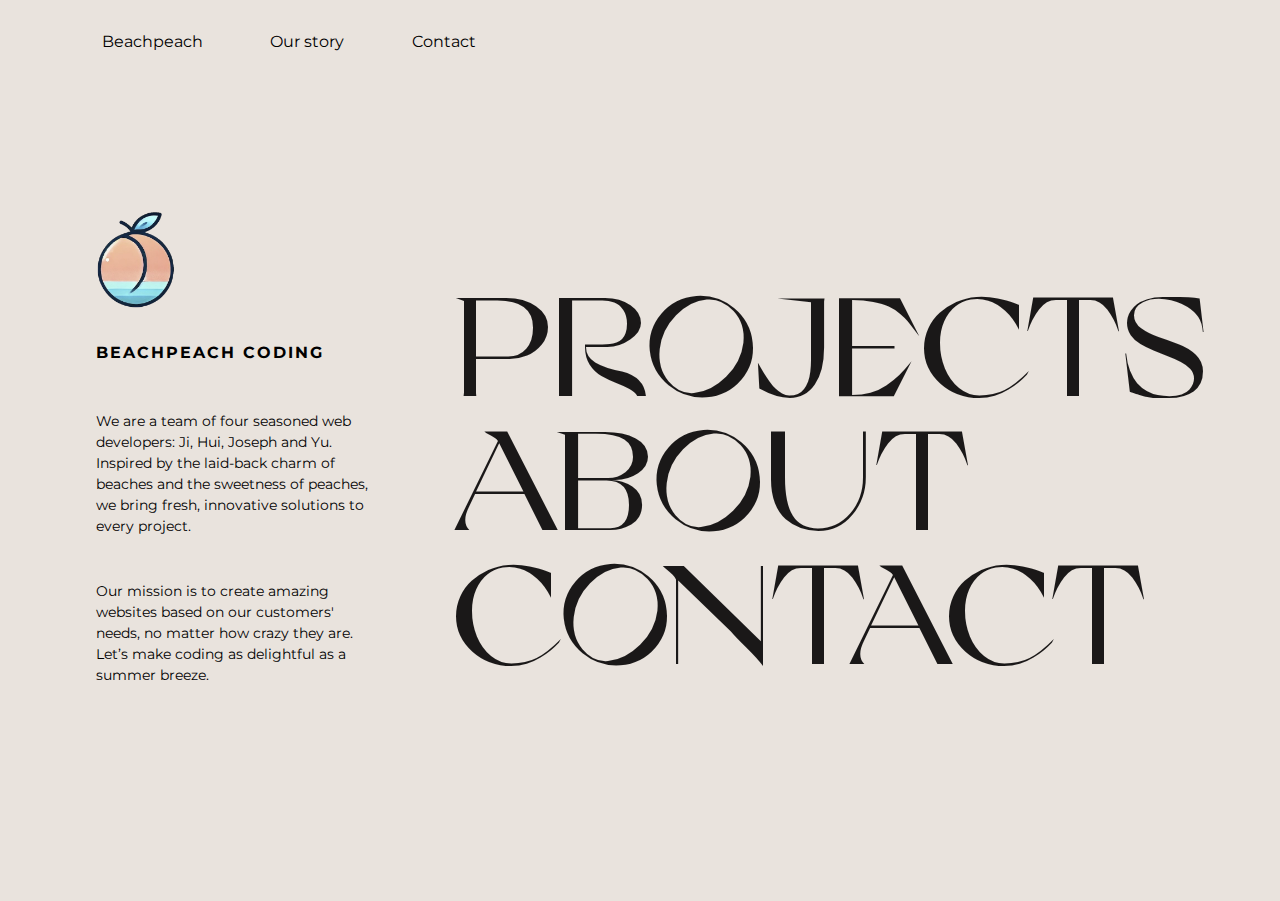
==== index.html @ 56ab8cb5 "fix: index.html" ====
<!DOCTYPE html>
<html lang="en">
  <head>
    <meta charset="UTF-8" />
    <meta name="viewport" content="width=device-width, initial-scale=1.0" />
    <link rel="stylesheet" href="homepage.css">
    <title>Beachpeach Homepage</title>
  </head>

  <body>
    <nav>
      <ul>
        <li><a href="projects.html">Beachpeach</a></li>
        <li><a href="about.html">Our story</a></li>
        <li><a href="contact.html">Contact</a></li>
      </ul>
    </nav>

    <div class="info-and-title-links-container">
      <div class="logo-and-info-container">
        <div class="logo-container">
          <img src="./img/beachpeach logo.png" alt="studio-logo" />
        </div>
        <p class="studio-name">BEACHPEACH CODING</p>
        <p>
          We are a team of four seasoned web developers: Ji, Hui, Joseph and Yu.
          Inspired by the laid-back charm of beaches and the sweetness of
          peaches, we bring fresh, innovative solutions to every project.
        </p>
        <p>
          Our mission is to create amazing websites based on our customers'
          needs, no matter how crazy they are. Let’s make coding as delightful
          as a summer breeze.
        </p>
      </div>

      <div class="title-links-container">
        <a href="projects.html">Projects</a>
        <a href="about.html">About</a>
        <a href="contact.html">Contact</a>
      </div>
    </div>
  </body>
</html>
---- homepage.css ----
@import url("https://fonts.googleapis.com/css2?family=Montserrat:ital,wght@0,100..900;1,100..900&display=swap");

@font-face {
  font-family: "GrandSlang-Roman";
  src: url("./fonts/GrandSlang-Roman.woff2") format("woff2");
  font-weight: normal;
  font-style: normal;
}

/* Base Styles (Desktop Default) */
:root {
  --color-background: rgb(233, 227, 221);
  --color-text: rgb(26, 24, 24);
  --color-pink: rgb(239 171 144);
  --font-title: "GrandSlang-Roman", cursive, sans-serif;
  --font-body: "Montserrat", sans-serif;
}

body {
  background-color: var(--color-background);
  font-family: var(--font-body);
}

nav ul {
  list-style-type: none;
  display: flex;
  justify-content: left;
  gap: 3%;
  margin-left: 3%;
}

nav li {
  padding: 1rem;
}

nav a {
  text-decoration: none;
  color: var(--font-body);
  font-family: inherit;
  font-size: 1rem;
}

nav a:hover {
  color: var(--color-pink);
  text-decoration: underline;
}

.info-and-title-links-container {
  display: flex;
  gap: 5rem;
}

.logo-and-info-container {
  display: flex;
  flex-direction: column;
  gap: 1rem;
  font-family: var(--font-body);
  margin-left: 7%;

  .studio-name {
    font-size: 16px;
    font-weight: bold;
    letter-spacing: 2px;
    text-transform: uppercase;
  }

  p {
    font-size: 14px;
    font-weight: 400;
    line-height: 1.5em;
    width: 100%;
  }
}

.logo-container {
  width: 100%;
  max-width: 80px;
}

img {
  max-width: 100%;
  height: auto;
  display: block;
  padding-top: 8rem;
}

.title-links-container {
  display: flex;
  flex-direction: column;
  justify-content: center;
  height: 90vh;
  margin-right: 5%;
  a {
    text-decoration: none;
    color: var(--color-text);
    font-family: var(--font-title);
    text-align: left;
    text-transform: uppercase;
    font-size: 11vw;
    font-weight: 300;
    line-height: 0.95em;
    display: inline-block;
    transition: transform 0.5s ease;
  }
}

.title-links-container a:hover {
  color: var(--color-pink);
  font-style: italic;
  transform: translateX(3px);
}

/* Tablet Styles */
@media (max-width: 1024px) {
  nav ul {
    gap: 1%;
    margin-left: 1%;
  }

  nav a {
    font-size: 0.7rem;
  }

  .info-and-title-links-container {
    flex-direction: column;
    gap: 2rem;
  }

  .logo-and-info-container {
    margin-right: 2rem;
  }

  img {
    max-width: 50%;
    height: auto;
    padding-top: 2rem;
  }

  .title-links-container {
    margin-top: -15%;
    margin-left: 7%;
  }

  .title-links-container a {
    font-size: 5rem;
  }
}

/* Mobile Styles */
@media (max-width: 768px) {
  nav ul {
    gap: 1%;
    padding-left: 2%;
  }

  nav a {
    font-size: 0.6rem;
  }

  .info-and-title-links-container {
    flex-direction: column;
    gap: 1rem;
  }

  .logo-and-info-container {
    margin-left: 2rem;
    margin-right: 2rem;
  }

  img {
    max-width: 30%;
    height: auto;
  }

  .logo-and-info-container .studio-name {
    font-size: 12px;
    color: var();
  }

  .logo-and-info-container p {
    font-size: 11px;
    line-height: 1.4em;
  }

  .title-links-container {
    height: auto;
    margin-top: 2rem;
    margin-right: 5rem;
  }

  .title-links-container a {
    font-size: 3.5rem;
  }
}
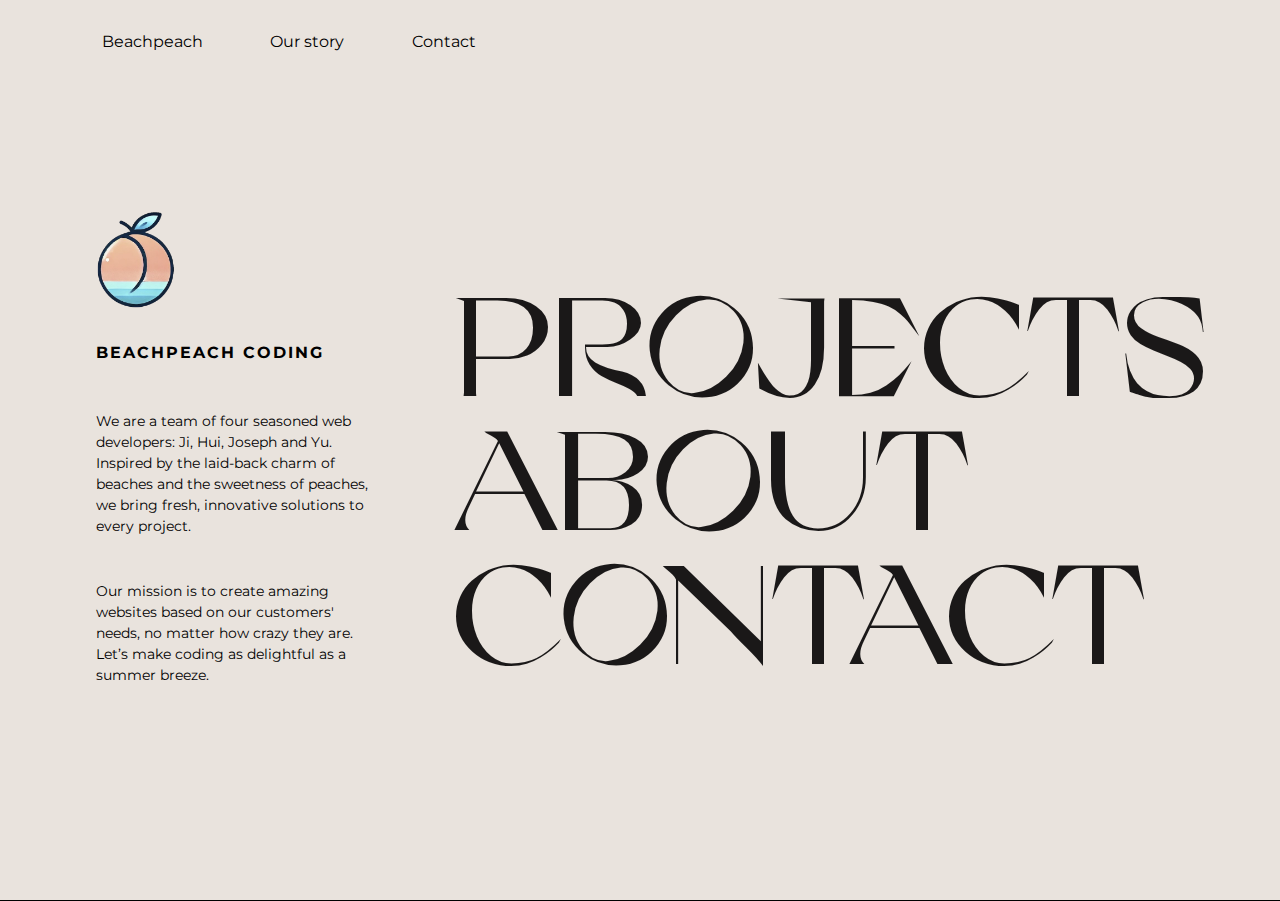
==== commit d38f76d6: "feat: implement loading screen with blur effect on homepage" ====
--- a/index.html
+++ b/index.html
@@ -8,6 +8,9 @@
   </head>
 
   <body>
+    <div id="loading-screen"></div>
+    </div>
+<div class="blur">
     <nav>
       <ul>
         <li><a href="projects.html">Beachpeach</a></li>
@@ -15,8 +18,8 @@
         <li><a href="contact.html">Contact</a></li>
       </ul>
     </nav>
-
-    <div class="info-and-title-links-container">
+  </div>
+    <div class="info-and-title-links-container blur">
       <div class="logo-and-info-container">
         <div class="logo-container">
           <img src="./img/beachpeach logo.png" alt="studio-logo" />
@@ -39,6 +42,8 @@
         <a href="about.html">About</a>
         <a href="contact.html">Contact</a>
       </div>
-    </div>
+  </div>
+    <script type="module" src="index.js"></script>
+
   </body>
 </html>
--- a/homepage.css
+++ b/homepage.css
@@ -191,4 +191,42 @@
   .title-links-container a {
     font-size: 3.5rem;
   }
+}
+
+#loading-screen {
+  position: fixed;
+  top: 0;
+  left: 0;
+  width: 100%;
+  height: 100%;
+  background-color: rgb(0, 0, 0);
+  z-index: 1000;
+  transition: transform 1s ease-in-out;
+  transform: translateY(0);
+}
+
+.loaded #loading-screen {
+  transform: translateY(100%);
+}
+.hidden {
+  display: none;
+}
+/* Apply blur to all content */
+.blur {
+  filter: blur(10px);
+}
+
+/* Keyframes for unblur effect */
+@keyframes unblur {
+  from {
+    filter: blur(10px);
+  }
+  to {
+    filter: blur(0);
+  }
+}
+
+/* Remove blur when the page is loaded */
+.unblur {
+  animation: unblur 0.5s ease-in-out forwards;
 }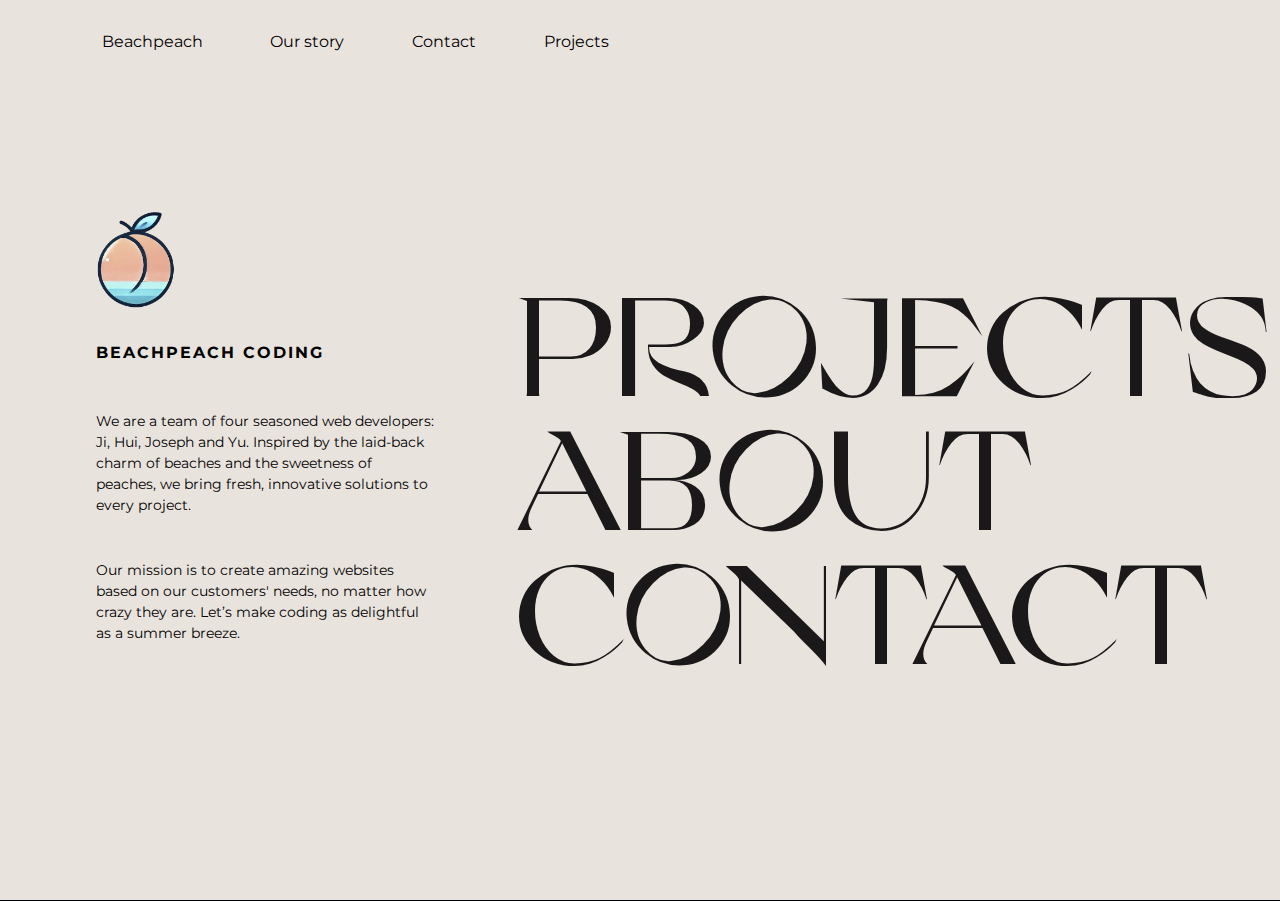
==== commit 6d8dcc7e: "feat: general fixes including changing titles, add projects to nav bar and changing blur effect" ====
--- a/index.html
+++ b/index.html
@@ -10,16 +10,17 @@
   <body>
     <div id="loading-screen"></div>
     </div>
-<div class="blur">
     <nav>
       <ul>
-        <li><a href="projects.html">Beachpeach</a></li>
+        <li><a href="index.html">Beachpeach</a></li>
         <li><a href="about.html">Our story</a></li>
         <li><a href="contact.html">Contact</a></li>
+        <li><a href="projects.html">Projects</a></li>
+
       </ul>
     </nav>
   </div>
-    <div class="info-and-title-links-container blur">
+    <div class="info-and-title-links-container">
       <div class="logo-and-info-container">
         <div class="logo-container">
           <img src="./img/beachpeach logo.png" alt="studio-logo" />
@@ -36,6 +37,7 @@
           as a summer breeze.
         </p>
       </div>
+      <div class="blur">
 
       <div class="title-links-container">
         <a href="projects.html">Projects</a>
